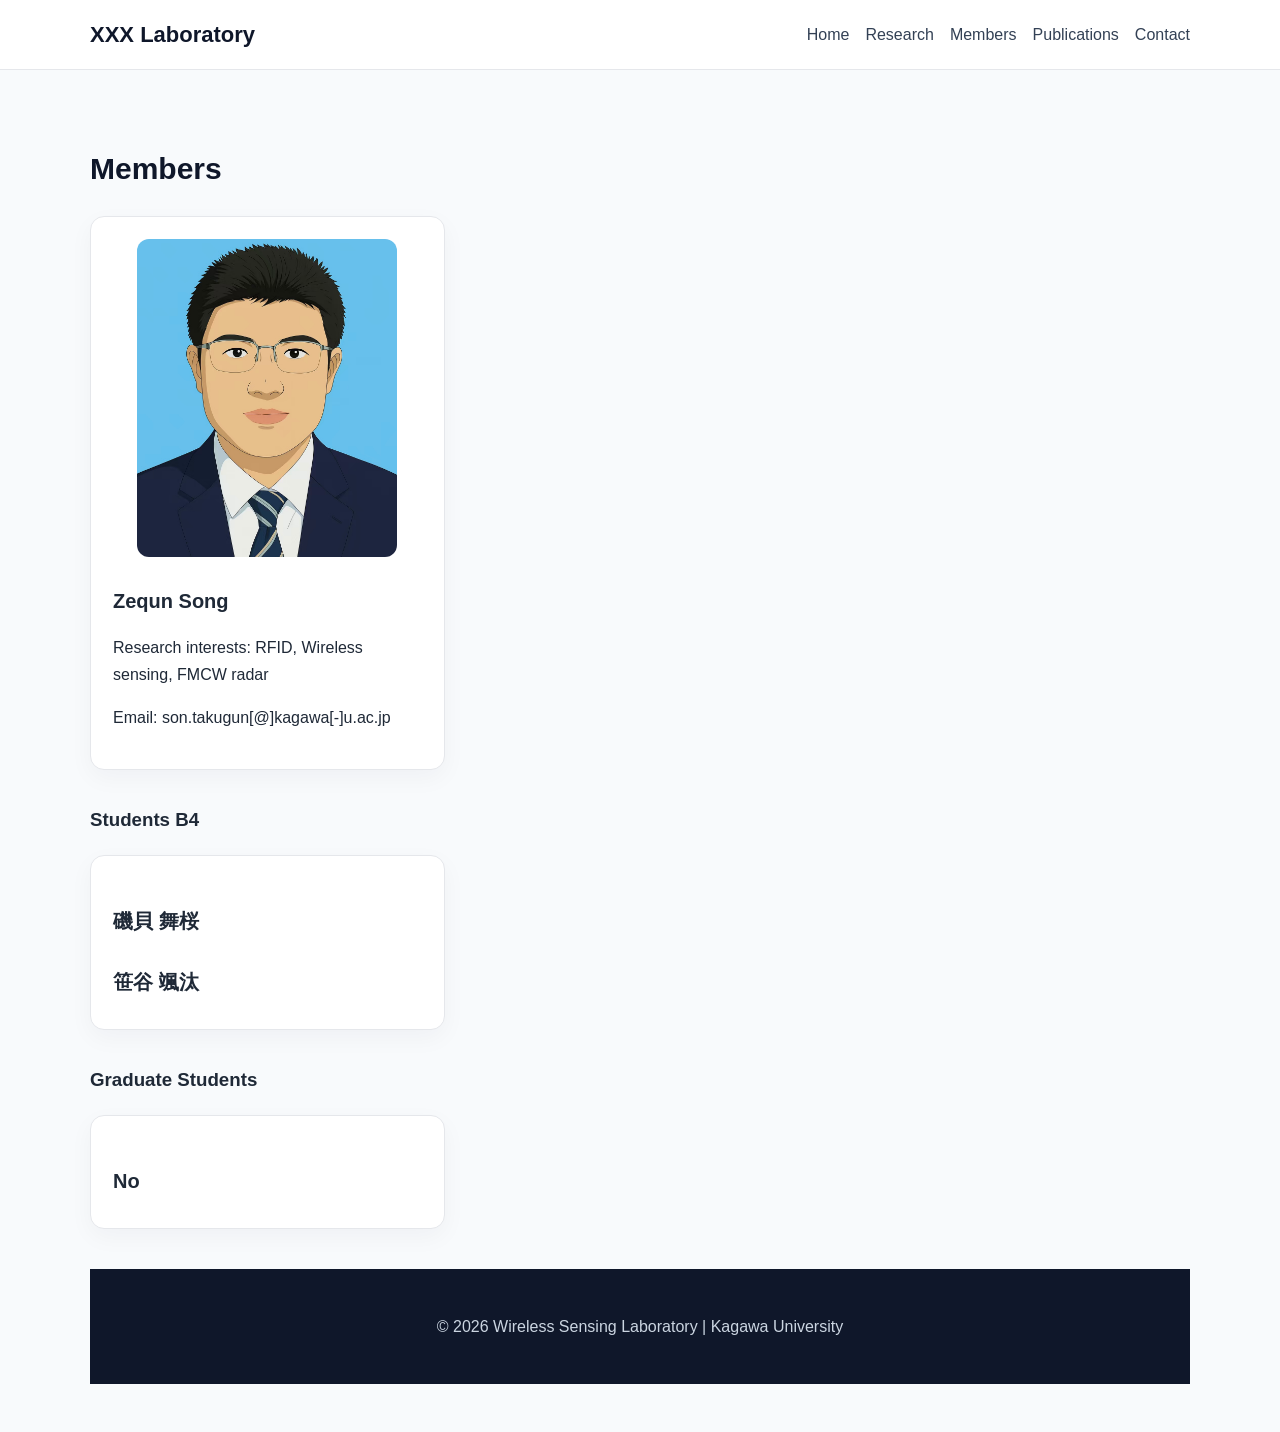
==== members.html @ 8d43e9c5 "Add files via upload" ====
<!DOCTYPE html>
<html lang="en">
<head>
  <meta charset="UTF-8" />
  <meta name="viewport" content="width=device-width, initial-scale=1.0" />
  <title>Members | Wireless Sensing Laboratory</title>
  <link rel="stylesheet" href="style.css" />
</head>
<body>
  <header class="site-header">
    <div class="container nav">
      <h1 class="logo">XXX Laboratory</h1>
      <nav>
        <a href="index.html">Home</a>
        <a href="research.html">Research</a>
        <a href="members.html">Members</a>
        <a href="publications.html">Publications</a>
        <a href="contact.html">Contact</a>
      </nav>
    </div>
  </header>

  <main class="container page">
    <h2>Members</h2>

    <h3></h3>
    <div class="member-grid">
      <div class="member-card">
        <img class="member-photo" src="images/Zequn Song.jpg" alt="Zequn Song">
        <h4>Zequn Song</h4>
        <p>Research interests: RFID, Wireless sensing, FMCW radar</p>
        <p>Email: son.takugun[@]kagawa[-]u.ac.jp</p>
      </div>
    </div>

    <h3>Students B4</h3>
    <div class="member-grid">
      <div class="member-card">
        <h4>磯貝 舞桜</h4>
        <h4>笹谷 颯汰</h4>
      </div>

    </div>
    <h3>Graduate Students</h3>
    <div class="member-grid">
      <div class="member-card">
        <h4>No</h4>
      </div>
    </div>
  <footer>
    <p>© 2026 Wireless Sensing Laboratory | Kagawa University</p>
  </footer>
</body>
</html>
---- style.css ----
* {
  box-sizing: border-box;
}

body {
  margin: 0;
  font-family: "Inter", "Roboto", "Helvetica Neue", Arial, sans-serif;
  color: #1f2937;
  line-height: 1.7;
  background: #f8fafc;
}

.hero-card {
  background: #ffffff;
  border: none;
  border-radius: 20px;
  padding: 16px;
  box-shadow: 0 10px 30px rgba(0, 60, 120, 0.12);
}

.hero-card img {
  width: 100%;
  height: auto;
  display: block;
  border-radius: 16px;
}
a {
  color: #1d4ed8;
  text-decoration: none;
}

a:hover {
  text-decoration: underline;
}

.container {
  width: min(1100px, 92%);
  margin: 0 auto;
}

.site-header {
  background: #ffffff;
  border-bottom: 1px solid #e5e7eb;
  position: sticky;
  top: 0;
  z-index: 10;
}

.nav {
  display: flex;
  justify-content: space-between;
  align-items: center;
  padding: 16px 0;
  gap: 20px;
}

.logo {
  font-size: 22px;
  margin: 0;
  color: #0f172a;
}

nav {
  display: flex;
  flex-wrap: wrap;
  gap: 16px;
}

nav a {
  color: #334155;
  font-weight: 500;
}

.hero {
  background: linear-gradient(135deg, #eff6ff, #ffffff);
  padding: 70px 0;
}

.hero-grid {
  display: grid;
  grid-template-columns: 1.4fr 1fr;
  gap: 36px;
  align-items: center;
}

.hero h2 {
  font-size: 40px;
  line-height: 1.25;
  margin: 0 0 16px;
  color: #0f172a;
}

.hero p {
  font-size: 18px;
  color: #475569;
}

.hero-buttons {
  display: flex;
  gap: 14px;
  margin-top: 24px;
}

.button {
  display: inline-block;
  background: #1d4ed8;
  color: white;
  padding: 10px 18px;
  border-radius: 8px;
  font-weight: 600;
}

.button.secondary {
  background: #e0e7ff;
  color: #1e3a8a;
}



.section,
.page {
  padding: 48px 0;
}

.section h2,
.page h2 {
  font-size: 30px;
  margin-bottom: 22px;
  color: #0f172a;
}

.cards {
  display: grid;
  grid-template-columns: repeat(3, 1fr);
  gap: 18px;
}

.card,
.member-card,
.research-item,
.contact-box {
  background: white;
  border: 1px solid #e5e7eb;
  border-radius: 14px;
  padding: 22px;
  box-shadow: 0 8px 24px rgba(15, 23, 42, 0.04);
}

.card h3,
.research-item h3 {
  margin-top: 0;
  color: #1e3a8a;
}

.news-list {
  background: white;
  border-radius: 14px;
  padding: 22px 28px;
  border: 1px solid #e5e7eb;
}

.member-grid {
  display: grid;
  grid-template-columns: repeat(3, 1fr);
  gap: 18px;
  margin-bottom: 34px;
}

.research-flex {
  display: grid;
  grid-template-columns: 1fr 1.5fr;
  gap: 28px;
  align-items: center;
}

.research-image img {
  width: 100%;
  height: auto;
  display: block;
  border-radius: 14px;
}

.research-text {
  text-align: justify;
}

.research-text h3 {
  text-align: left;
  margin-top: 0;
}


.research-text p {
  margin-bottom: 14px;
}

@media (max-width: 800px) {
  .research-flex {
    grid-template-columns: 1fr;
  }
}




.member-photo {
  width: 100%;
  max-width: 260px;
  height: auto;
  display: block;
  border-radius: 12px;
  margin: 0 auto 16px;
}

.member-card h4 {
  margin-bottom: 8px;
  font-size: 20px;
}

.photo-placeholder {
  height: 160px;
  background: #e2e8f0;
  border-radius: 12px;
  display: flex;
  align-items: center;
  justify-content: center;
  color: #64748b;
  margin-bottom: 16px;
}

.pub-list li {
  margin-bottom: 14px;
}

footer {
  text-align: center;
  padding: 28px 0;
  background: #0f172a;
  color: #cbd5e1;
  margin-top: 40px;
}

@media (max-width: 800px) {
  .nav {
    flex-direction: column;
    align-items: flex-start;
  }

  .hero-grid,
  .cards,
  .member-grid {
    grid-template-columns: 1fr;
  }

  .hero h2 {
    font-size: 30px;
  }
}
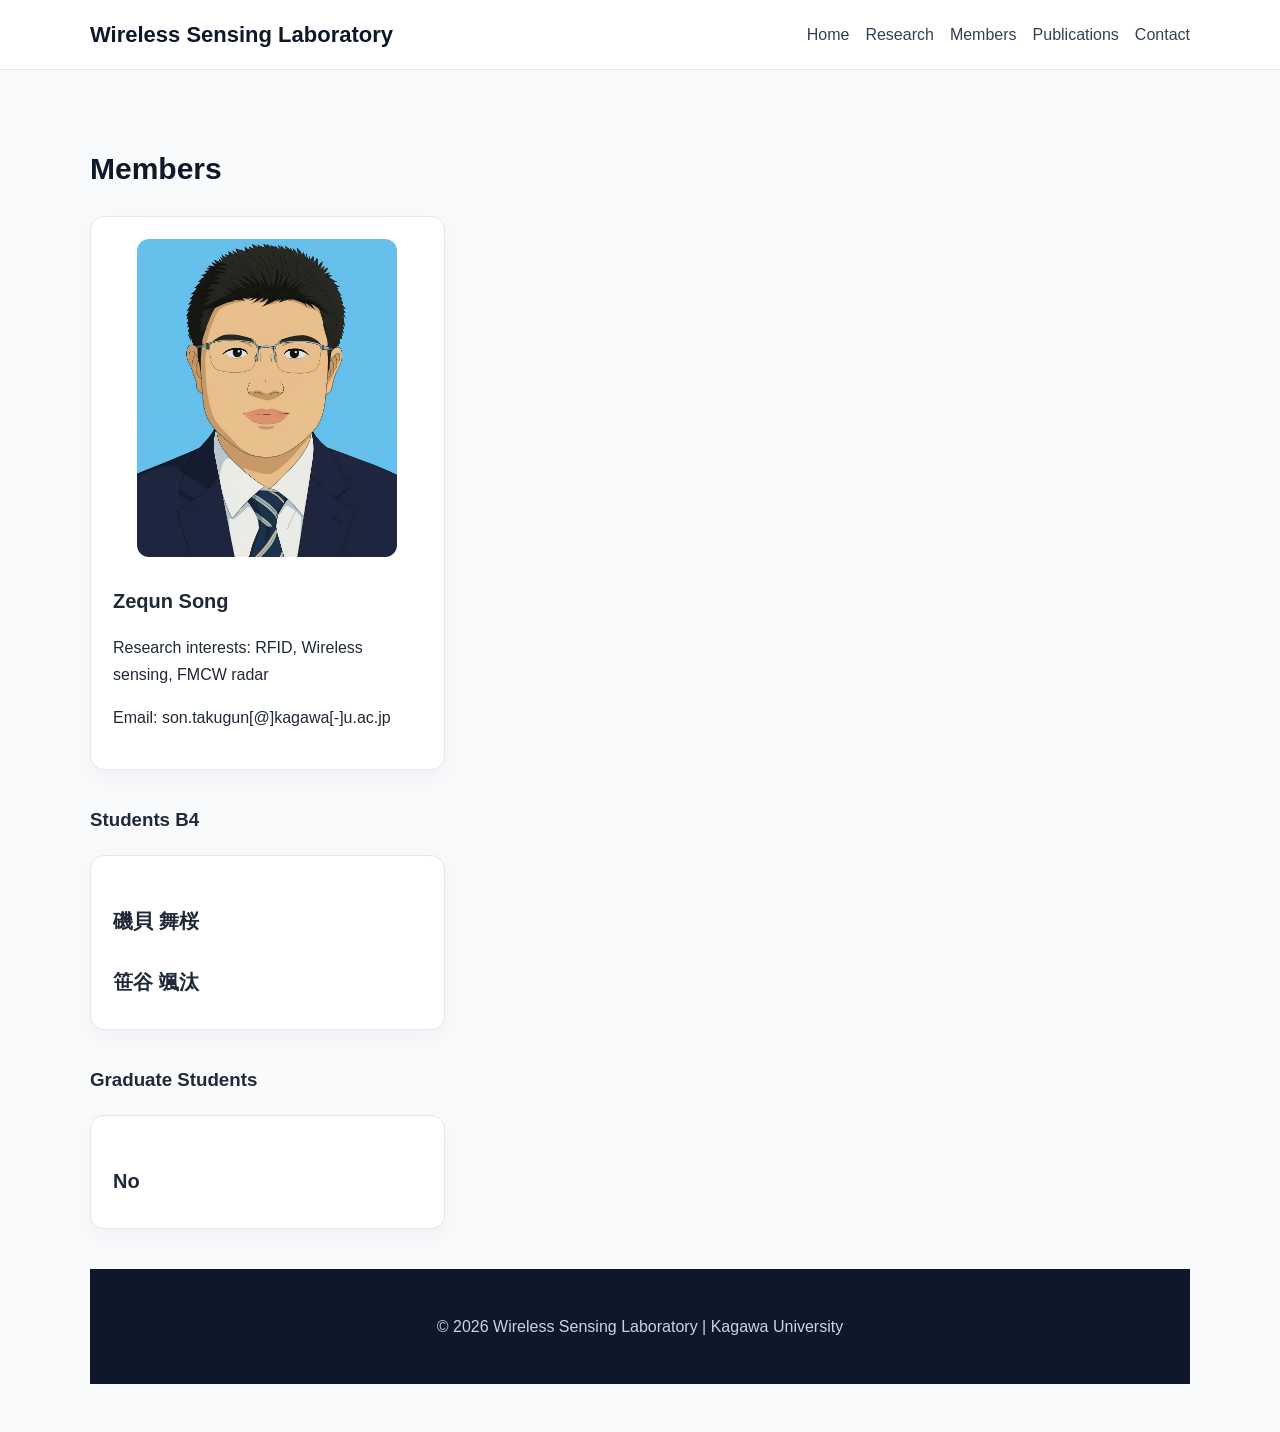
==== commit c0ac820f: "Add files via upload" ====
--- a/members.html
+++ b/members.html
@@ -9,7 +9,7 @@
 <body>
   <header class="site-header">
     <div class="container nav">
-      <h1 class="logo">XXX Laboratory</h1>
+      <h1 class="logo">Wireless Sensing Laboratory</h1>
       <nav>
         <a href="index.html">Home</a>
         <a href="research.html">Research</a>
